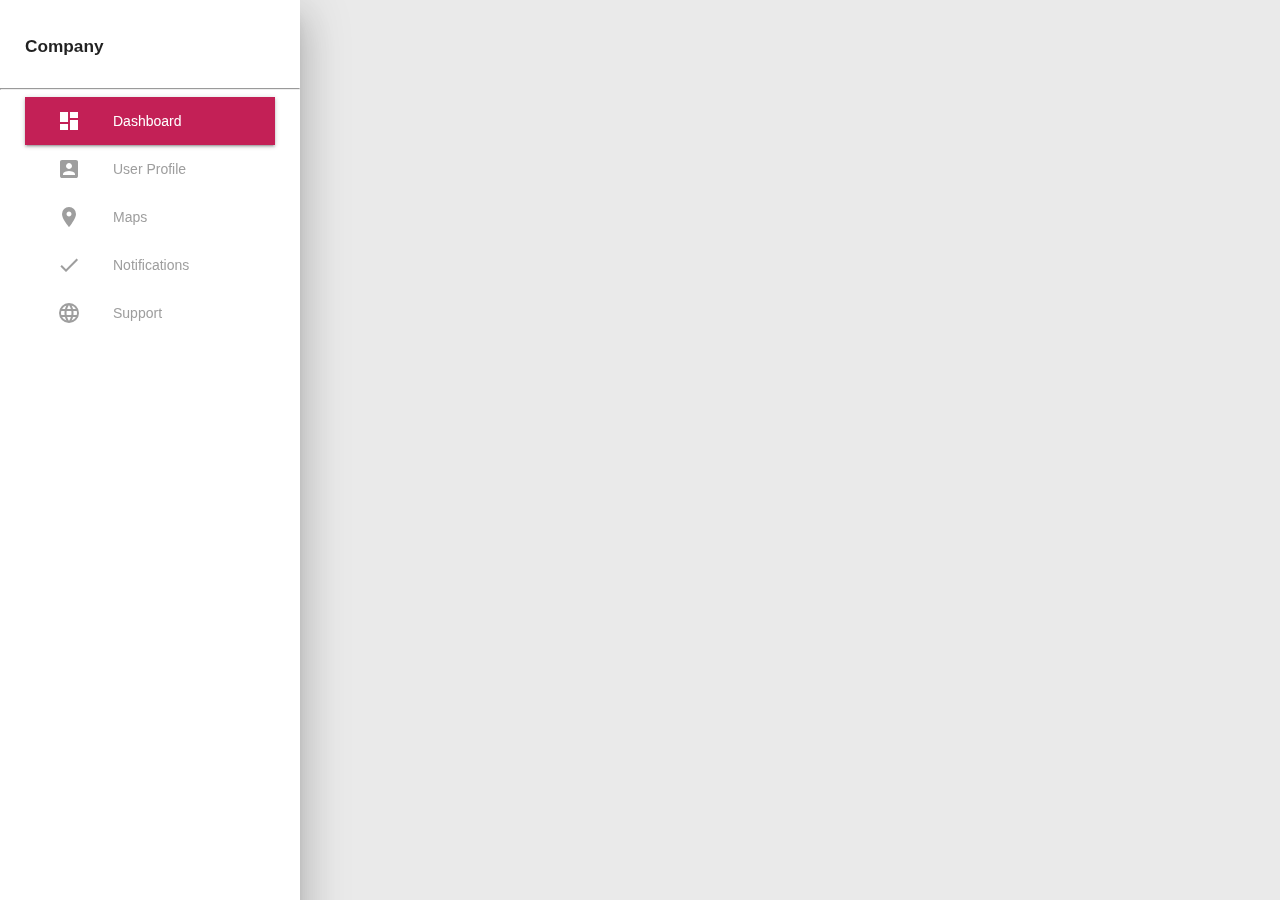
==== index.html @ 7ce030eb "Add sidenav to project" ====
<!DOCTYPE html>
<html lang="en">

<head>
    <meta charset="UTF-8">
    <meta name="viewport" content="width=device-width, initial-scale=1.0">
    <title>Exam</title>
    <link rel="stylesheet" href="./css/style.css">
    <link rel="stylesheet" href="https://cdnjs.cloudflare.com/ajax/libs/materialize/1.0.0/css/materialize.min.css">
    <link href="https://fonts.googleapis.com/icon?family=Material+Icons" rel="stylesheet">
</head>

<body>
    <div class="row">
        <div class="col">
            <ul id="slide-out" class="sidenav sidenav-fixed z-depth-5">
                <li>
                    <h6 class="logo-nav text-bold">Company</h6>
                    <hr>
                </li>
                <li class="nav-link"><a href="#!" class="white-text active"><i
                            class="white-text material-icons">dashboard</i>Dashboard</a></li>
                <li class="nav-link"><a href="#!" class="grey-text"><i
                            class="grey-text material-icons">account_box</i>User Profile</a></li>
                <li class="nav-link"><a href="#!" class="grey-text"><i
                            class="grey-text material-icons">location_on</i>Maps</a></li>
                <li class="nav-link"><a href="#!" class="grey-text"><i
                            class="grey-text material-icons">check</i>Notifications</a></li>
                <li class="nav-link"><a href="#!" class="grey-text"><i
                            class="grey-text material-icons">language</i>Support</a></li>
            </ul>
        </div>


        


    </div>


    <script src="https://cdnjs.cloudflare.com/ajax/libs/materialize/1.0.0/js/materialize.min.js"></script>
    <script src="./script/script.js"></script>
</body>

</html>
---- css/style.css ----
body {
    font-family: 'Segoe UI', Tahoma, Geneva, Verdana, sans-serif !important;
    background-color: #eaeaea;
}
header, main, footer {
    padding-left: 350px;
  }

  @media only screen and (max-width : 992px) {
    header, main, footer {
      padding-left: 0;
    }
  }
.text-center {
      text-align: center;
}
.text-end {
    text-align: end;
}
.text-bold {
    font-weight: bold;
}
.logo-nav {
    padding-top: 25px !important;
    padding: 25px;
}
.nav-link {
    padding: 0 25px;
}
.nav-link a.active {
    background-color: #c32056;
    color: white;
    box-shadow: 0 2px 2px 0 rgb(0 0 0 / 14%), 0 3px 1px -2px rgb(0 0 0 / 12%), 0 1px 5px 0 rgb(0 0 0 / 20%);
}
.nav-link a:hover {
    transition: .5s;
    background-color: #c32056 !important;
    color: white !important;
}
.nav-link a:hover i {
    transition: .5s;
    color: white !important;
}
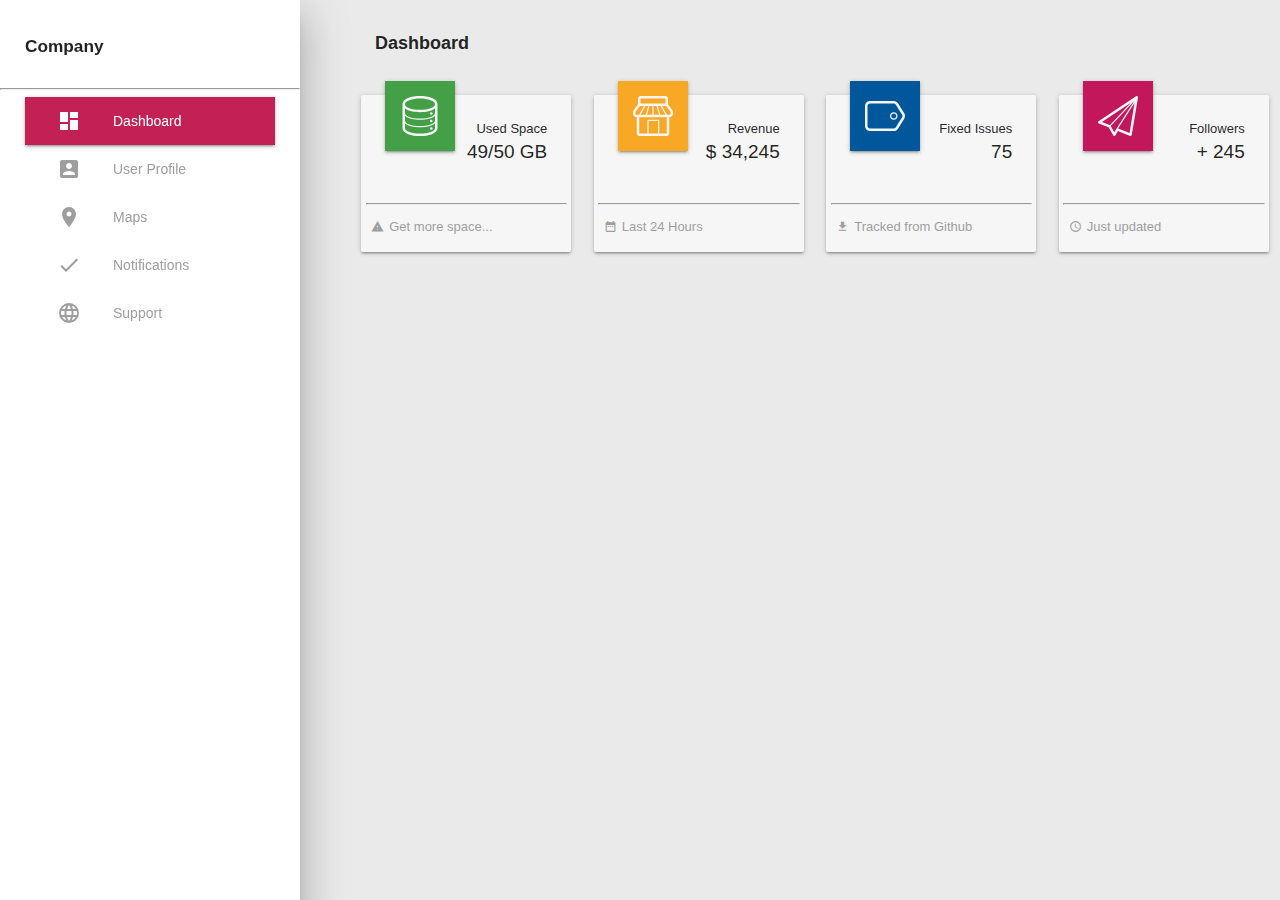
==== commit 064ed4e1: "Added 1 block (Info block)" ====
--- a/index.html
+++ b/index.html
@@ -11,31 +11,119 @@
 </head>
 
 <body>
-    <div class="row">
-        <div class="col">
-            <ul id="slide-out" class="sidenav sidenav-fixed z-depth-5">
-                <li>
-                    <h6 class="logo-nav text-bold">Company</h6>
-                    <hr>
-                </li>
-                <li class="nav-link"><a href="#!" class="white-text active"><i
-                            class="white-text material-icons">dashboard</i>Dashboard</a></li>
-                <li class="nav-link"><a href="#!" class="grey-text"><i
-                            class="grey-text material-icons">account_box</i>User Profile</a></li>
-                <li class="nav-link"><a href="#!" class="grey-text"><i
-                            class="grey-text material-icons">location_on</i>Maps</a></li>
-                <li class="nav-link"><a href="#!" class="grey-text"><i
-                            class="grey-text material-icons">check</i>Notifications</a></li>
-                <li class="nav-link"><a href="#!" class="grey-text"><i
-                            class="grey-text material-icons">language</i>Support</a></li>
-            </ul>
+    <ul id="slide-out" class="sidenav sidenav-fixed z-depth-5">
+        <li>
+            <h6 class="logo-nav text-bold">Company</h6>
+            <hr>
+        </li>
+        <li class="nav-link"><a href="#!" class="white-text active"><i
+                    class="white-text material-icons">dashboard</i>Dashboard</a></li>
+        <li class="nav-link"><a href="#!" class="grey-text"><i class="grey-text material-icons">account_box</i>User
+                Profile</a></li>
+        <li class="nav-link"><a href="#!" class="grey-text"><i class="grey-text material-icons">location_on</i>Maps</a>
+        </li>
+        <li class="nav-link"><a href="#!" class="grey-text"><i
+                    class="grey-text material-icons">check</i>Notifications</a></li>
+        <li class="nav-link"><a href="#!" class="grey-text"><i class="grey-text material-icons">language</i>Support</a>
+        </li>
+    </ul>
+
+    <main class="adminpanel">
+        <div class="title-block">
+            <a href="#" data-target="slide-out" class="sidenav-trigger hide-on-large-only"><i
+                    class="material-icons black-text">menu</i></a>
+            <p class="text-bold title">Dashboard</p>
         </div>
+        <div class="row sect-1">
+            <div class="col s12 m6 xl3">
+                <div class="card horizontal">
+                    <div class="card-stacked">
+                        <div class="card-content">
+                            <div class="img-1">
+                                <object type="image/svg+xml" class="green darken-1 white-text z-depth-1"
+                                    data="./icons/data_white.svg" width="70" height="70"></object>
+                            </div>
+                            <div class="texts text-end">
+                                <p class="title-space">Used Space</p>
+                                <p class="descr">49/50 GB</p>
+                            </div>
+                        </div>
+                        <hr width="95%">
+                        <div class="card-footer">
+                            <i class="grey-text material-icons">warning</i><a href="#" class="grey-text">Get more
+                                space...</a>
+                        </div>
+                    </div>
+                </div>
+            </div>
 
+            <div class="col s12 m6 xl3">
+                <div class="card horizontal">
+                    <div class="card-stacked">
+                        <div class="card-content">
+                            <div class="img-1">
+                                <object type="image/svg+xml" class="yellow darken-3 white-text z-depth-1"
+                                    data="./icons/shop_white.svg" width="70" height="70"></object>
+                            </div>
+                            <div class="texts text-end">
+                                <p class="title-space">Revenue</p>
+                                <p class="descr">$ 34,245</p>
+                            </div>
+                        </div>
+                        <hr width="95%">
+                        <div class="card-footer">
+                            <i class="grey-text material-icons">date_range</i><a href="#" class="grey-text">Last 24
+                                Hours</a>
+                        </div>
+                    </div>
+                </div>
+            </div>
 
-        
+            <div class="col s12 m6 xl3">
+                <div class="card horizontal">
+                    <div class="card-stacked">
+                        <div class="card-content">
+                            <div class="img-1">
+                                <object type="image/svg+xml" class="light-blue darken-4 white-text z-depth-1"
+                                    data="./icons/tag_white.svg" width="70" height="70"></object>
+                            </div>
+                            <div class="texts text-end">
+                                <p class="title-space">Fixed Issues</p>
+                                <p class="descr">75</p>
+                            </div>
+                        </div>
+                        <hr width="95%">
+                        <div class="card-footer">
+                            <i class="grey-text material-icons">file_download</i><a href="#" class="grey-text">Tracked
+                                from Github</a>
+                        </div>
+                    </div>
+                </div>
+            </div>
 
-
-    </div>
+            <div class="col s12 m6 xl3">
+                <div class="card horizontal">
+                    <div class="card-stacked">
+                        <div class="card-content">
+                            <div class="img-1">
+                                <object type="image/svg+xml" class="pink darken-2 white-text z-depth-1"
+                                    data="./icons/paperplane_white.svg" width="70" height="70"></object>
+                            </div>
+                            <div class="texts text-end">
+                                <p class="title-space">Followers</p>
+                                <p class="descr">+ 245</p>
+                            </div>
+                        </div>
+                        <hr width="95%">
+                        <div class="card-footer">
+                            <i class="grey-text material-icons">access_time</i><a href="#" class="grey-text">Just
+                                updated</a>
+                        </div>
+                    </div>
+                </div>
+            </div>
+        </div>
+    </main>
 
 
     <script src="https://cdnjs.cloudflare.com/ajax/libs/materialize/1.0.0/js/materialize.min.js"></script>
--- a/css/style.css
+++ b/css/style.css
@@ -41,3 +41,54 @@
     transition: .5s;
     color: white !important;
 }
+main .title{
+    font-size: 18px;
+    margin: 30px 0;
+}
+.card-footer {
+    display: flex;
+    align-items: center;
+    padding-left: 10px;
+    padding-top: 5px;
+    padding-bottom: 15px !important;
+}
+.card-footer a, .card-footer i {
+    font-size: 13px;
+    margin-right: 5px;
+}
+.img-1 object {
+    position: relative;
+    top: -38px;
+    font-size: 45px;
+    padding: 15px;
+}
+.sect-1 .card-content {
+    display: flex;
+    justify-content: space-between;
+}
+.texts p.title-space {
+    font-size: 13px;
+}
+.texts p.descr {
+    margin-top: 0;
+    font-size: 19px;
+    font-weight: 500;
+}
+.sect-1 .card .card-content {
+    padding-bottom: 0 !important;
+}
+.adminpanel .card {
+    background-color: #f6f6f6;
+}
+.title-block {
+    margin-left: 15px;
+    display: flex;
+    align-items: center;
+}
+
+.title-block p {
+    margin-left: 10px;
+}
+.title-block i {
+    font-weight: bold;
+}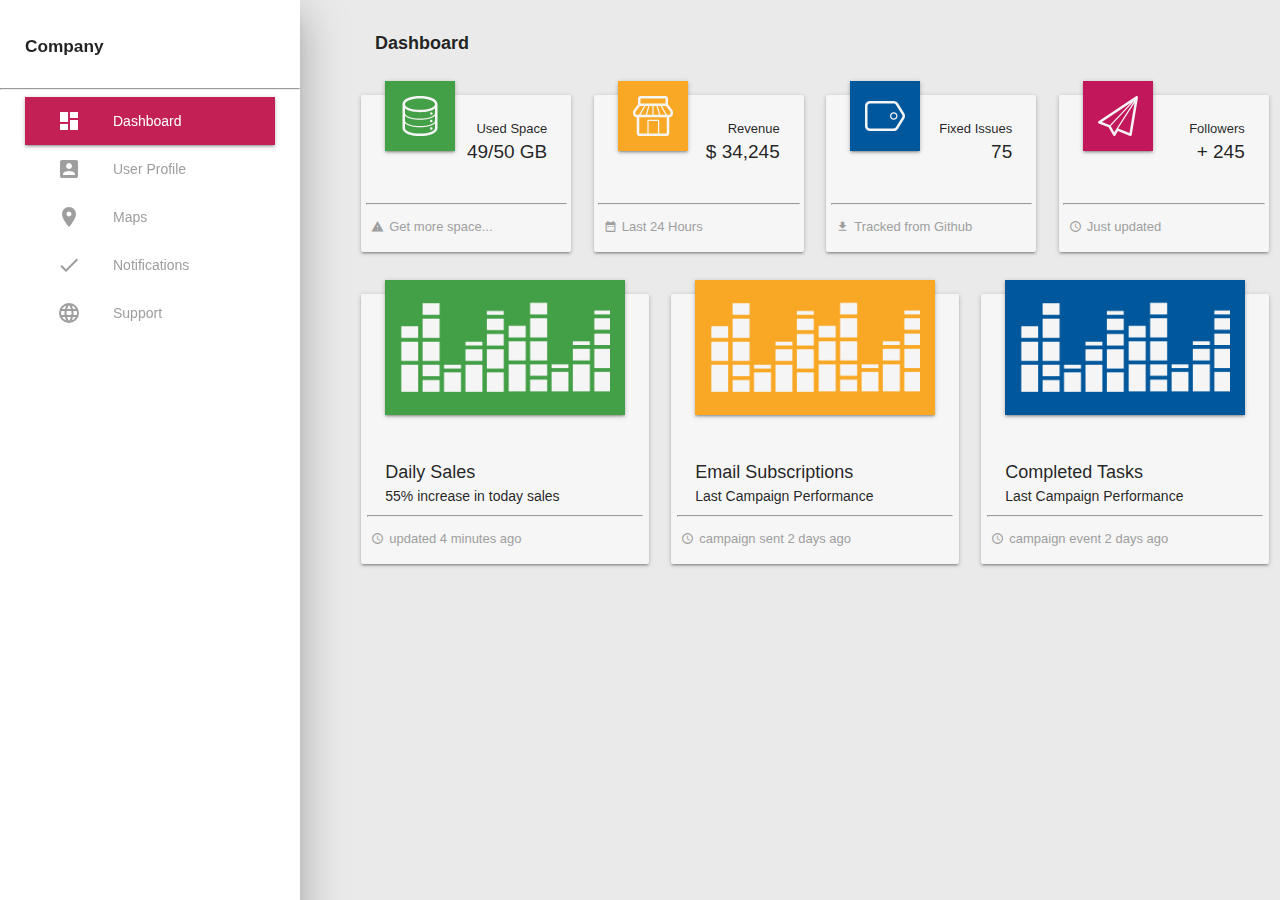
==== commit 284aca39: "Added section block 2 (Info sales and email-sub)" ====
--- a/index.html
+++ b/index.html
@@ -34,8 +34,8 @@
                     class="material-icons black-text">menu</i></a>
             <p class="text-bold title">Dashboard</p>
         </div>
-        <div class="row sect-1">
-            <div class="col s12 m6 xl3">
+        <div class="row">
+            <div class="col s12 m6 xl3 sect-1">
                 <div class="card horizontal">
                     <div class="card-stacked">
                         <div class="card-content">
@@ -57,7 +57,7 @@
                 </div>
             </div>
 
-            <div class="col s12 m6 xl3">
+            <div class="col s12 m6 xl3 sect-1">
                 <div class="card horizontal">
                     <div class="card-stacked">
                         <div class="card-content">
@@ -79,7 +79,7 @@
                 </div>
             </div>
 
-            <div class="col s12 m6 xl3">
+            <div class="col s12 m6 xl3 sect-1">
                 <div class="card horizontal">
                     <div class="card-stacked">
                         <div class="card-content">
@@ -101,7 +101,7 @@
                 </div>
             </div>
 
-            <div class="col s12 m6 xl3">
+            <div class="col s12 m6 xl3 sect-1">
                 <div class="card horizontal">
                     <div class="card-stacked">
                         <div class="card-content">
@@ -122,7 +122,82 @@
                     </div>
                 </div>
             </div>
+            </div>
+            <!-- 2 block -->
+<div class="row section-2">
+            <div class="col s12 m4 xl4 sect-2">
+                <div class="card horizontal">
+                    <div class="card-stacked">
+                        <div class="card-content">
+                            <div class="img-1">
+                                <img src="./icons/graphics.png" class="responsive-img green darken-1 white-text z-depth-1" alt="">
+                            </div>
+                            <div class="texts">
+                                <p class="title-space">Daily Sales</p>
+                                <p class="descr">55% increase in today sales</p>
+                            </div>
+                        </div>
+                        <hr width="95%">
+                        <div class="card-footer">
+                            <i class="grey-text material-icons">access_time</i><a href="#" class="grey-text">updated 4 minutes ago</a>
+                        </div>
+                    </div>
+                </div>
+            </div>
+
+            <div class="col s12 m4 xl4 sect-2">
+                <div class="card horizontal">
+                    <div class="card-stacked">
+                        <div class="card-content">
+                            <div class="img-1">
+                                <img src="./icons/graphics.png" class="responsive-img yellow darken-3 white-text z-depth-1" alt="">
+                            </div>
+                            <div class="texts">
+                                <p class="title-space">Email Subscriptions</p>
+                                <p class="descr">Last Campaign Performance</p>
+                            </div>
+                        </div>
+                        <hr width="95%">
+                        <div class="card-footer">
+                            <i class="grey-text material-icons">access_time</i><a href="#" class="grey-text">campaign sent 2 days ago</a>
+                        </div>
+                    </div>
+                </div>
+            </div>
+
+            <div class="col s12 m4 xl4 sect-2">
+                <div class="card horizontal">
+                    <div class="card-stacked">
+                        <div class="card-content">
+                            <div class="img-1">
+                                <img src="./icons/graphics.png" class="responsive-img light-blue darken-4 white-text z-depth-1" alt="">
+                            </div>
+                            <div class="texts">
+                                <p class="title-space">Completed Tasks</p>
+                                <p class="descr">Last Campaign Performance</p>
+                            </div>
+                        </div>
+                        <hr width="95%">
+                        <div class="card-footer">
+                            <i class="grey-text material-icons">access_time</i><a href="#" class="grey-text">campaign event 2 days ago</a>
+                        </div>
+                    </div>
+                </div>
+            </div>
         </div>
+
+  
+
+
+
+
+
+
+
+
+
+
+
     </main>
 
 
--- a/css/style.css
+++ b/css/style.css
@@ -66,10 +66,10 @@
     display: flex;
     justify-content: space-between;
 }
-.texts p.title-space {
+.sect-1 .texts p.title-space {
     font-size: 13px;
 }
-.texts p.descr {
+.sect-1 .texts p.descr {
     margin-top: 0;
     font-size: 19px;
     font-weight: 500;
@@ -91,4 +91,19 @@
 }
 .title-block i {
     font-weight: bold;
+}
+.sect-2 img {
+    position: relative;
+    top: -38px;
+    padding: 15px;
+}
+.sect-2 .texts p.title-space {
+    font-size: 18px;
+}
+.sect-2 .texts p.descr {
+    margin-top: 0;
+    font-size: 14px;
+}
+.sect-2 .card-content {
+    padding-bottom: 0 !important;
 }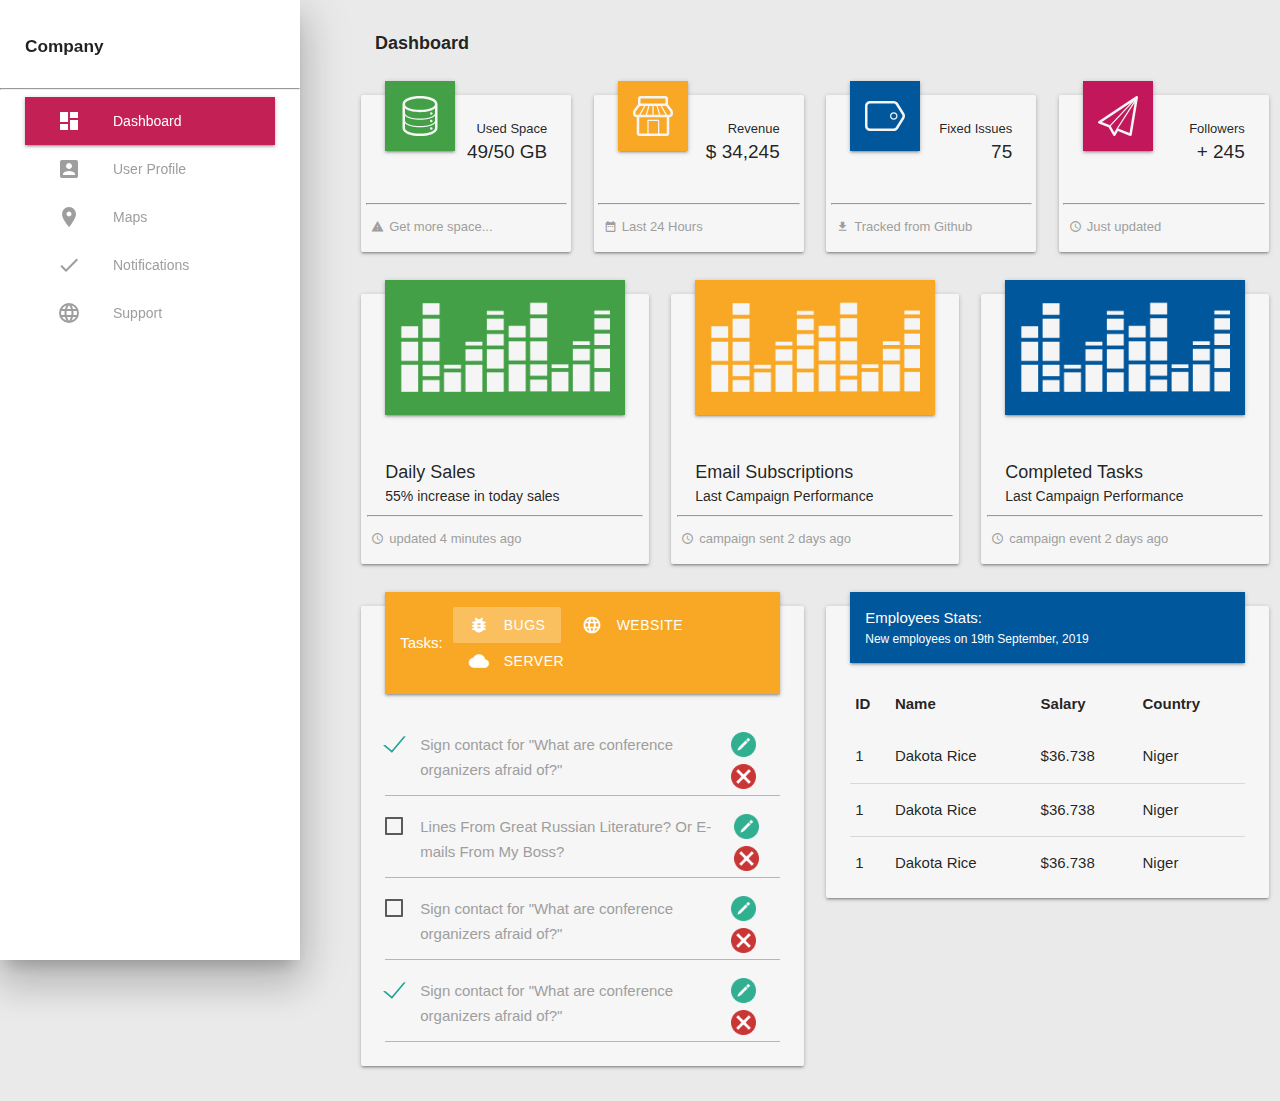
==== commit 7b103bcf: "Added list staff section. Section "Main" done." ====
--- a/index.html
+++ b/index.html
@@ -122,15 +122,16 @@
                     </div>
                 </div>
             </div>
-            </div>
-            <!-- 2 block -->
-<div class="row section-2">
+        </div>
+        <!-- 2 block -->
+        <div class="row section-2">
             <div class="col s12 m4 xl4 sect-2">
                 <div class="card horizontal">
                     <div class="card-stacked">
                         <div class="card-content">
                             <div class="img-1">
-                                <img src="./icons/graphics.png" class="responsive-img green darken-1 white-text z-depth-1" alt="">
+                                <img src="./icons/graphics.png"
+                                    class="responsive-img green darken-1 white-text z-depth-1" alt="">
                             </div>
                             <div class="texts">
                                 <p class="title-space">Daily Sales</p>
@@ -139,7 +140,8 @@
                         </div>
                         <hr width="95%">
                         <div class="card-footer">
-                            <i class="grey-text material-icons">access_time</i><a href="#" class="grey-text">updated 4 minutes ago</a>
+                            <i class="grey-text material-icons">access_time</i><a href="#" class="grey-text">updated 4
+                                minutes ago</a>
                         </div>
                     </div>
                 </div>
@@ -150,7 +152,8 @@
                     <div class="card-stacked">
                         <div class="card-content">
                             <div class="img-1">
-                                <img src="./icons/graphics.png" class="responsive-img yellow darken-3 white-text z-depth-1" alt="">
+                                <img src="./icons/graphics.png"
+                                    class="responsive-img yellow darken-3 white-text z-depth-1" alt="">
                             </div>
                             <div class="texts">
                                 <p class="title-space">Email Subscriptions</p>
@@ -159,7 +162,8 @@
                         </div>
                         <hr width="95%">
                         <div class="card-footer">
-                            <i class="grey-text material-icons">access_time</i><a href="#" class="grey-text">campaign sent 2 days ago</a>
+                            <i class="grey-text material-icons">access_time</i><a href="#" class="grey-text">campaign
+                                sent 2 days ago</a>
                         </div>
                     </div>
                 </div>
@@ -170,7 +174,8 @@
                     <div class="card-stacked">
                         <div class="card-content">
                             <div class="img-1">
-                                <img src="./icons/graphics.png" class="responsive-img light-blue darken-4 white-text z-depth-1" alt="">
+                                <img src="./icons/graphics.png"
+                                    class="responsive-img light-blue darken-4 white-text z-depth-1" alt="">
                             </div>
                             <div class="texts">
                                 <p class="title-space">Completed Tasks</p>
@@ -179,25 +184,123 @@
                         </div>
                         <hr width="95%">
                         <div class="card-footer">
-                            <i class="grey-text material-icons">access_time</i><a href="#" class="grey-text">campaign event 2 days ago</a>
+                            <i class="grey-text material-icons">access_time</i><a href="#" class="grey-text">campaign
+                                event 2 days ago</a>
                         </div>
                     </div>
                 </div>
             </div>
         </div>
 
-  
-
-
-
-
-
-
-
-
-
-
-
+
+        <div class="row section-3">
+            <div class="col s12 l12 xl6">
+                <div class="card horizontal">
+                    <div class="card-stacked">
+                        <div class="card-content">
+                            <div class="controll-block yellow darken-3 white-text z-depth-1">
+                                <p>Tasks:</p>
+                                <div class="btn-controll">
+                                    <a class="waves-effect waves-light btn yellow darken-3 z-depth-0 active"><i
+                                            class="material-icons left">bug_report</i>Bugs</a>
+                                    <a class="waves-effect waves-light btn yellow darken-3 z-depth-0"><i
+                                            class="material-icons left">language</i>Website</a>
+                                    <a class="waves-effect waves-light btn yellow darken-3 z-depth-0"><i
+                                            class="material-icons left">cloud</i>Server</a>
+                                </div>
+                            </div>
+                            <div class="texts">
+                                <div class="card-controll-1 mt-0">
+                                    <label>
+                                        <input type="checkbox" checked="checked" />
+                                        <span>Sign contact for "What are conference organizers afraid of?"</span>
+                                    </label>
+                                    <div class="controll-button">
+                                        <a href="#"><img src="./icons/edit.png" alt=""></a>
+                                        <a href="#"><img src="./icons/remove.png" alt=""></a>
+                                    </div>
+                                </div>
+                                <div class="card-controll-1">
+                                    <label>
+                                        <input type="checkbox" />
+                                        <span>Lines From Great Russian Literature? Or E-mails From My Boss?</span>
+                                    </label>
+                                    <div class="controll-button">
+                                        <a href="#"><img src="./icons/edit.png" alt=""></a>
+                                        <a href="#"><img src="./icons/remove.png" alt=""></a>
+                                    </div>
+                                </div>
+                                <div class="card-controll-1">
+                                    <label>
+                                        <input type="checkbox" />
+                                        <span>Sign contact for "What are conference organizers afraid of?"</span>
+                                    </label>
+                                    <div class="controll-button">
+                                        <a href="#"><img src="./icons/edit.png" alt=""></a>
+                                        <a href="#"><img src="./icons/remove.png" alt=""></a>
+                                    </div>
+                                </div>
+                                <div class="card-controll-1">
+                                    <label>
+                                        <input type="checkbox" checked="checked" />
+                                        <span>Sign contact for "What are conference organizers afraid of?"</span>
+                                    </label>
+                                    <div class="controll-button">
+                                        <a href="#"><img src="./icons/edit.png" alt=""></a>
+                                        <a href="#"><img src="./icons/remove.png" alt=""></a>
+                                    </div>
+                                </div>
+                            </div>
+                        </div>
+                    </div>
+                </div>
+            </div>
+
+            <div class="col s12 l12 xl6">
+                <div class="card horizontal bl-2">
+                    <div class="card-stacked">
+                        <div class="card-content">
+                            <div class="controll-blocks light-blue darken-4 white-text z-depth-1">
+                                <p>Employees Stats:</p>
+                                <p>New employees on 19th September, 2019</p>
+                            </div>
+                            <div class="texts">
+                                <table>
+                                    <thead>
+                                        <tr>
+                                            <th>ID</th>
+                                            <th>Name</th>
+                                            <th>Salary</th>
+                                            <th>Country</th>
+                                        </tr>
+                                    </thead>
+                                    <tbody>
+                                        <tr>
+                                            <td>1</td>
+                                            <td>Dakota Rice</td>
+                                            <td>$36.738</td>
+                                            <td>Niger</td>
+                                        </tr>
+                                        <tr>
+                                            <td>1</td>
+                                            <td>Dakota Rice</td>
+                                            <td>$36.738</td>
+                                            <td>Niger</td>
+                                        </tr>
+                                        <tr>
+                                            <td>1</td>
+                                            <td>Dakota Rice</td>
+                                            <td>$36.738</td>
+                                            <td>Niger</td>
+                                        </tr>
+                                    </tbody>
+                                </table>
+                            </div>
+                        </div>
+                    </div>
+                </div>
+            </div>
+        </div>
     </main>
 
 
--- a/css/style.css
+++ b/css/style.css
@@ -106,4 +106,55 @@
 }
 .sect-2 .card-content {
     padding-bottom: 0 !important;
-}+}
+.section-3 .controll-block {
+    display: flex;
+    align-items: center;
+    position: relative;
+    top: -38px;
+    padding: 15px;
+}
+.section-3 .btn-controll {
+    margin-left: 10px;
+}
+.section-3 .btn-controll a.active {
+    background-color: rgba(255, 255, 255, 0.267) !important;
+}
+.section-3 .controll-button img {
+    width: 25px;
+}
+.controll-blocks {
+    position: relative;
+    top: -38px;
+    padding: 15px;
+}
+.section-3 .card-controll-1 {
+    display: flex;
+    justify-content: space-between;
+    border-bottom: 1px solid rgba(0, 0, 0, 0.26);
+}
+.section-3 .controll-button a:first-child {
+    margin-right: 7px;
+}
+.texts > div {
+    margin-top: 18px;
+}
+.mt-0 {
+    margin-top: 0px !important;
+}
+.controll-blocks p:first-child{
+    font-size: 15px;
+}
+.controll-blocks p:last-child{
+    font-size: 12px;
+}
+.bl-2 {
+    height: 292px !important;
+}
+.bl-2 table {
+    position: relative;
+    top: -23px;
+}
+.bl-2 table tr:last-child {
+    border-bottom: 0;
+}
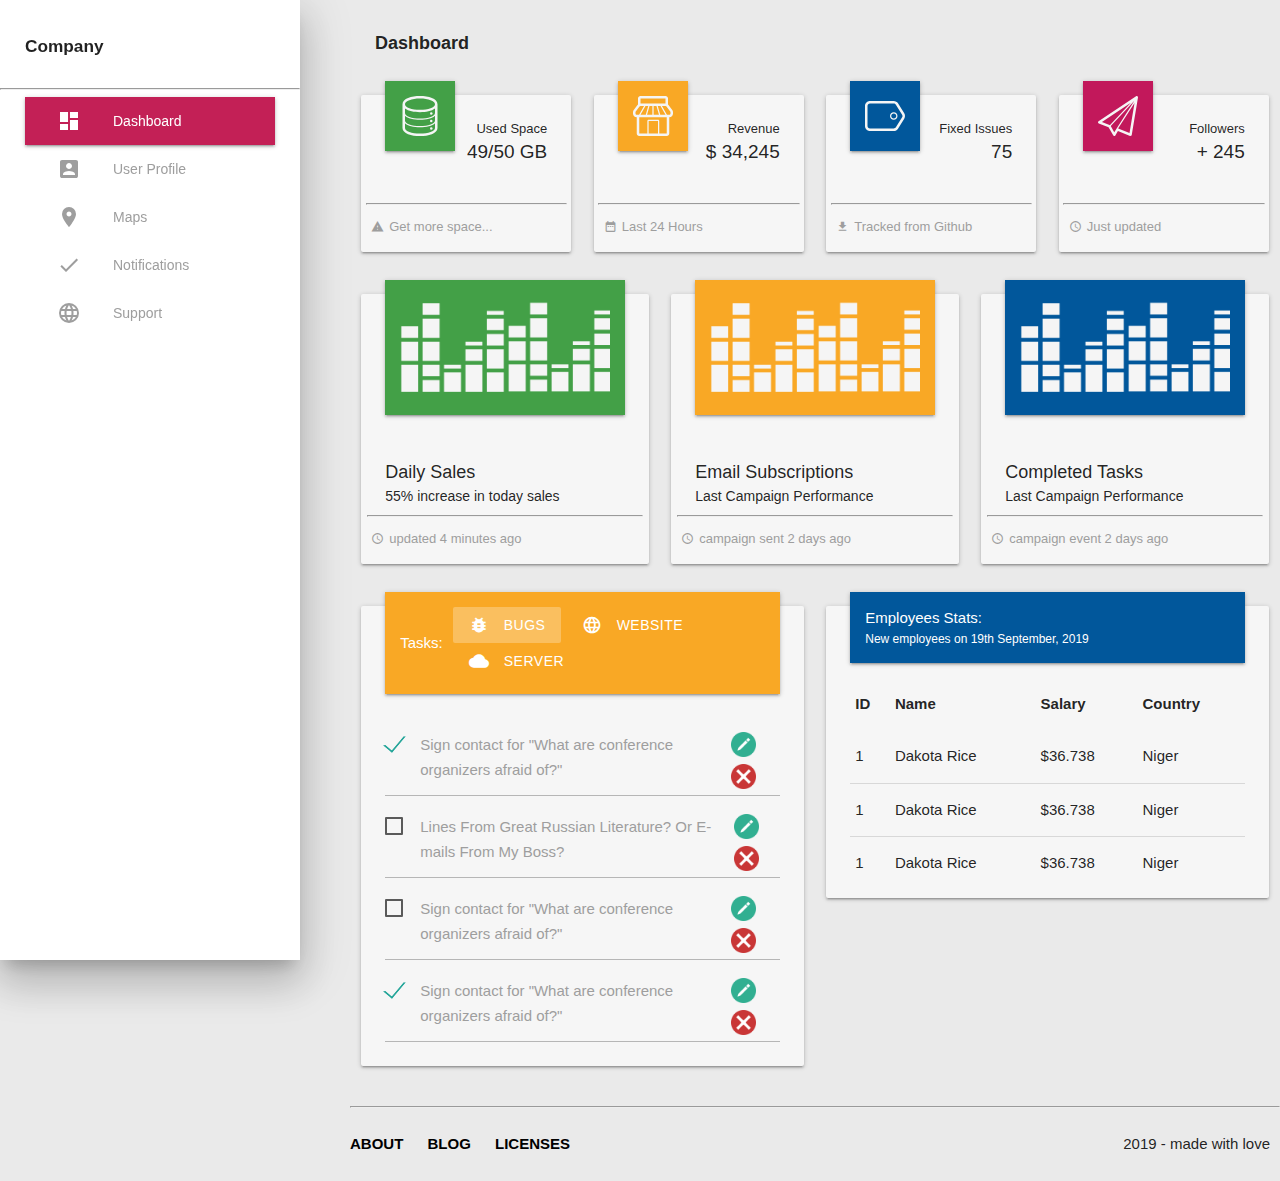
==== commit de4fe038: "Added footer" ====
--- a/index.html
+++ b/index.html
@@ -302,7 +302,19 @@
             </div>
         </div>
     </main>
-
+    <footer class="mb-2">
+        <hr>
+        <div class="footers">
+            <div class="link">
+                <a href="#" class="nav-links black-text text-w">ABOUT</a>
+                <a href="#" class="nav-links black-text ml-2 text-w">BLOG</a>
+                <a href="#" class="nav-links black-text ml-2 text-w">LICENSES</a>
+            </div>
+            <div class="made">
+                <span>2019 - made with love</span>
+            </div>
+        </div>
+    </footer>
 
     <script src="https://cdnjs.cloudflare.com/ajax/libs/materialize/1.0.0/js/materialize.min.js"></script>
     <script src="./script/script.js"></script>
--- a/css/style.css
+++ b/css/style.css
@@ -158,3 +158,22 @@
 .bl-2 table tr:last-child {
     border-bottom: 0;
 }
+.link .ml-2 {
+    margin-left: 20px;
+}
+footer {
+    margin: 25px 0;
+}
+footer hr {
+    margin-bottom: 25px;
+}
+footer .text-w {
+    font-weight: 600;
+}
+footer .footers {
+    display: flex;
+    justify-content: space-between;
+}
+footer .made {
+    margin-right: 10px;
+}